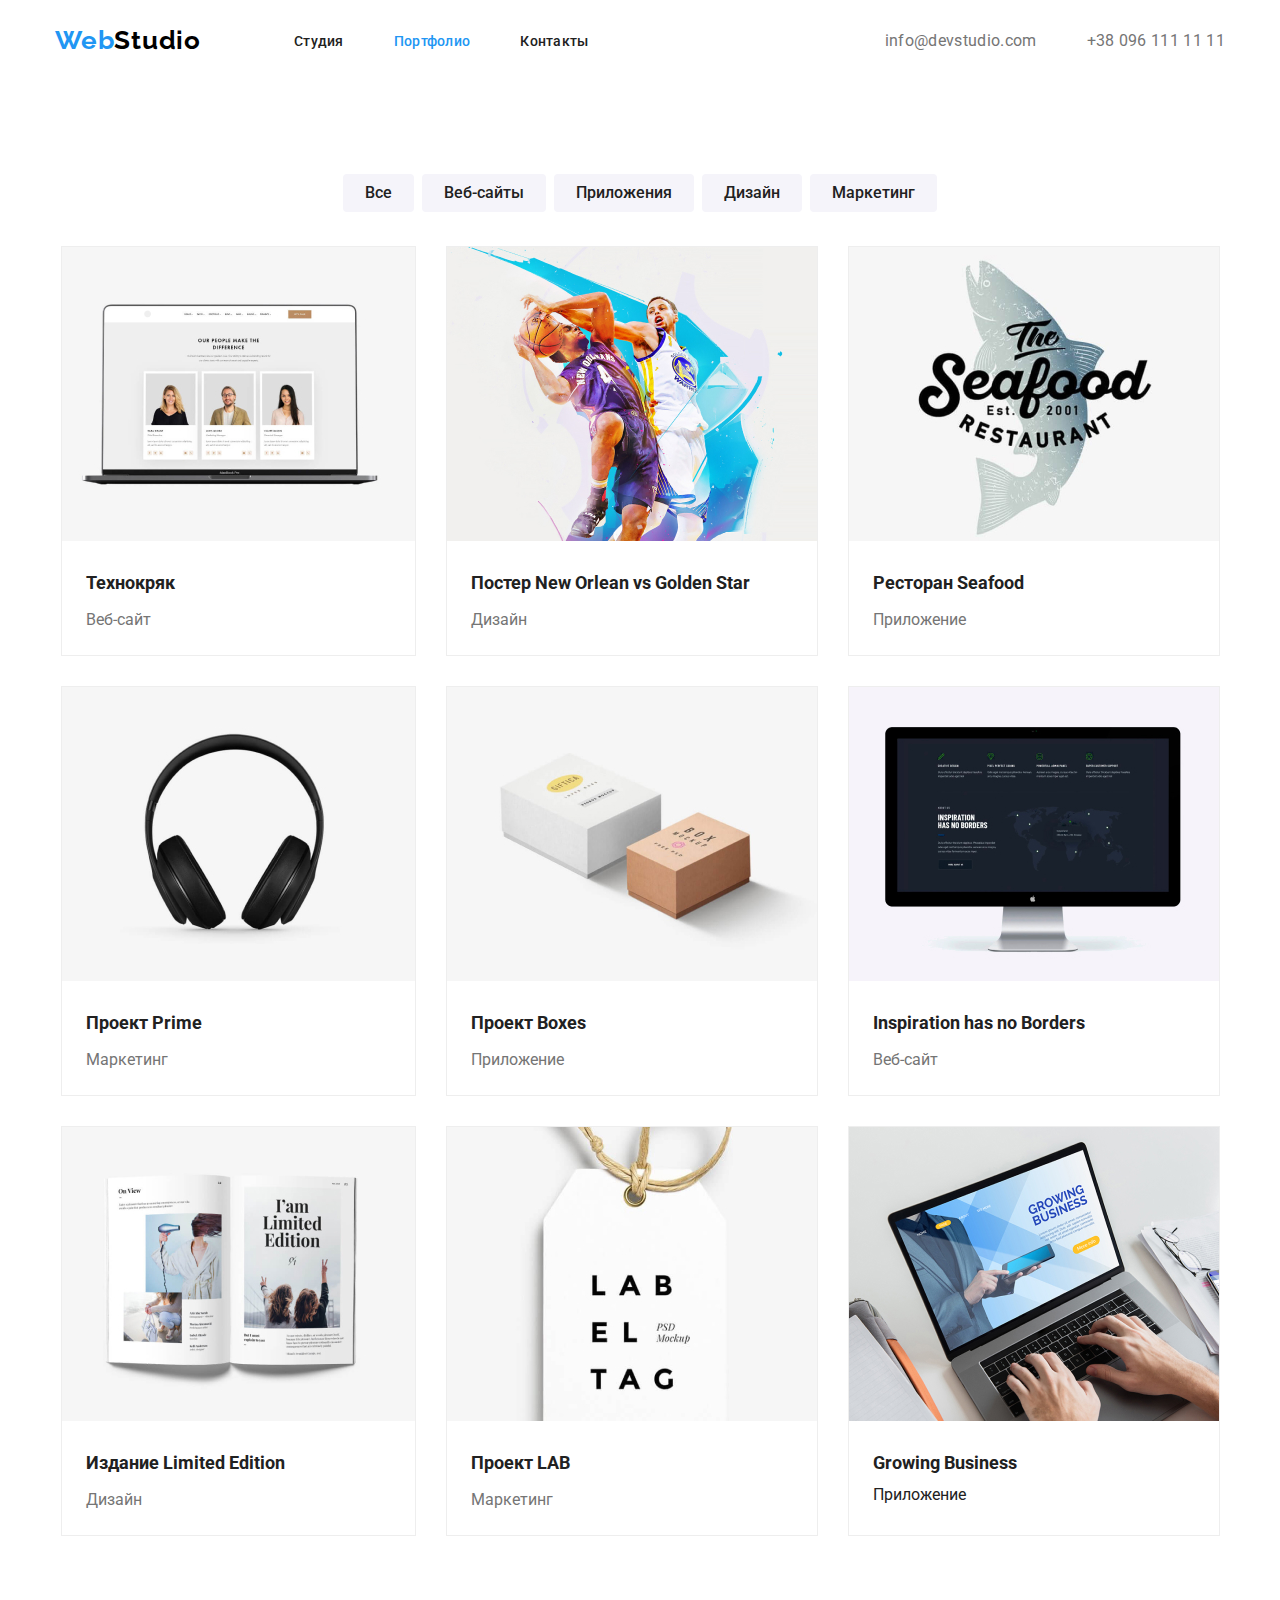
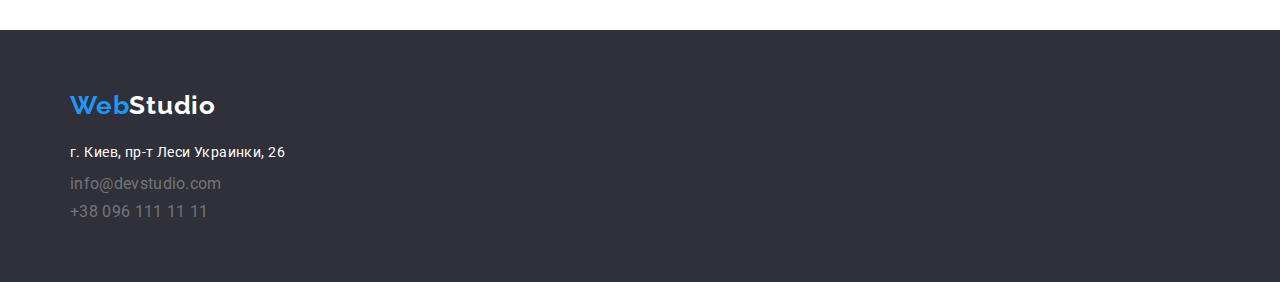
==== portfolio.html @ dac8b20b "hw3_webstudio_flexbox" ====
<!DOCTYPE html>
<html lang="ru">
  <head>
    <meta charset="UTF-8" />
    <meta name="viewport" content="width=device-width, initial-scale=1.0" />
    <title>Web Studio</title>
    <link rel="preconnect" href="https://fonts.gstatic.com" />
    <link
      href="https://fonts.googleapis.com/css2?family=Raleway:wght@700&family=Roboto:wght@400;500;700;900&display=swap"
      rel="stylesheet"
    />
    <link rel="stylesheet" href="css/modern-normalize.css" />
    <link rel="stylesheet" href="css/common.css" />
    <link rel="stylesheet" href="css/style.css" />
    <link rel="stylesheet" href="css/portfolio.css" />
  </head>
  <body>
    <div class="container">
      <header class="nav-list">
        <nav>
          <ul class="nav-list items">
            <li>
              <a href="index.html" class="font-logo"
                >Web<span class="logo-color-black">Studio</span></a
              >
            </li>
            <li>
              <a href="index.html" class="main-font-normal">Студия</a>
            </li>
            <li>
              <a href="portfolio.html" class="main-font-normal current"
                >Портфолио</a
              >
            </li>
            <li><a href="#" class="main-font-normal">Контакты</a></li>
          </ul>
        </nav>
        <ul class="nav-list contacts">
          <li>
            <a href="mailto:info@devstudio.com" class="contact-color"
              >info@devstudio.com</a
            >
          </li>
          <li>
            <a href="tel:+380961111111" class="contact-color"
              >+38 096 111 11 11</a
            >
          </li>
        </ul>
      </header>
      <main>
        <section>
          <h1 class="visually-hidden">Portfolio</h1>
          <ul class="flex-btn">
            <li><button class="button-style">Все</button></li>
            <li><button class="button-style">Веб-сайты</button></li>
            <li><button class="button-style">Приложения</button></li>
            <li><button class="button-style">Дизайн</button></li>
            <li><button class="button-style">Маркетинг</button></li>
          </ul>
          <ul class="container-portfolio">
            <li class="portfolio-text">
              <img src="images/portfolio-1.jpg" alt="Лаптоп с веб-сайтом" />
              <h2 class="portfolio-list-titles">Технокряк</h2>
              <p class="portfoliio-list-description">Веб-сайт</p>
            </li>
            <li class="portfolio-text">
              <img
                src="images/portfolio-2.jpg"
                alt="Постер с баскетболистами"
              />
              <h2 class="portfolio-list-titles">
                Постер New Orlean vs Golden Star
              </h2>
              <p class="portfoliio-list-description">Дизайн</p>
            </li>
            <li class="portfolio-text">
              <img
                src="images/portfolio-3.jpg"
                alt="Логотип риложения ресторана"
              />
              <h2 class="portfolio-list-titles">Ресторан Seafood</h2>
              <p class="portfoliio-list-description">Приложение</p>
            </li>
            <li class="portfolio-text">
              <img src="images/portfolio-4.jpg" alt="Наушники" />
              <h2 class="portfolio-list-titles">Проект Prime</h2>
              <p class="portfoliio-list-description">Маркетинг</p>
            </li>
            <li class="portfolio-text">
              <img src="images/portfolio-5.jpg" alt="Коробки" />
              <h2 class="portfolio-list-titles">Проект Boxes</h2>
              <p class="portfoliio-list-description">Приложение</p>
            </li>
            <li class="portfolio-text">
              <img src="images/portfolio-6.jpg" alt="Настольный ПК" />
              <h2 class="portfolio-list-titles">Inspiration has no Borders</h2>
              <p class="portfoliio-list-description">Веб-сайт</p>
            </li>
            <li class="portfolio-text">
              <img src="images/portfolio-7.jpg" alt="Книга" />
              <h2 class="portfolio-list-titles">Издание Limited Edition</h2>
              <p class="portfoliio-list-description">Дизайн</p>
            </li>
            <li class="portfolio-text">
              <img src="images/portfolio-8.jpg" alt="Этикетка" />
              <h2 class="portfolio-list-titles">Проект LAB</h2>
              <p class="portfoliio-list-description">Маркетинг</p>
            </li>
            <li class="portfolio-text">
              <img src="images/portfolio-9.jpg" alt="Лаптоп" />
              <h2 class="portfolio-list-titles">Growing Business</h2>
              <p class="portfoliio-list-descriptiont">Приложение</p>
            </li>
          </ul>
        </section>
      </main>
      <footer class="footer-background">
        <div class="container-footer">
          <a href="index.html" class="font-logo footer-title"
            >Web<span class="logo-color-white">Studio</span></a
          >
          <address>
            <p class="address-color">г. Киев, пр-т Леси Украинки, 26</p>
            <ul class="footer-contacts">
              <li>
                <a href="mailto:info@devstudio.com" class="contact-color"
                  >info@devstudio.com</a
                >
              </li>
              <li>
                <a href="tel:+380961111111" class="contact-color"
                  >+38 096 111 11 11</a
                >
              </li>
            </ul>
          </address>
        </div>
      </footer>
    </div>
  </body>
</html>
---- css/common.css ----
ul {
  list-style: none;
  margin: 0;
  padding: 0;
}

a {
  text-decoration: none;
  color: #fff;
  outline: none;
}

.visually-hidden {
  position: absolute;
  width: 1px;
  height: 1px;
  margin: -1px;
  border: 0;
  padding: 0;

  white-space: nowrap;
  clip-path: inset(100%);
  clip: rect(0 0 0 0);
  overflow: hidden;
}

body {
  font-family: 'Roboto', sans-serif;
  color: #212121;
}

:root {
  --logo-special-color: #2196f3;
  --special-grey-color: #757575;
  --bgc-hero-footer: #2f303a;
  /* --color-for-outline: #f00; */
}

/* HW nr. 3 */

.container {
  width: 1200px;
  margin: 0 auto;
  padding: 0 15px;
  outline: 1px solid var(--color-for-outline);
}

/* header position */

.nav-list {
  outline: 1px solid var(--color-for-outline);
  display: flex;
  flex-wrap: wrap;
  justify-content: space-between;
  align-items: center;
  min-height: 80px;
}

.nav-list.items li {
  margin-left: 50px;
}

.nav-list.items li:nth-last-child(3) {
  margin-left: 93px;
}

.nav-list.items li:nth-last-child(4) {
  margin-left: 0px;
}

.nav-list > .contacts > :last-child {
  margin-left: 50px;
}

/* footer position */

.footer-background {
  display: flex;
  flex-direction: column;
  min-height: 252px;
  background-color: var(--bgc-hero-footer);
  margin: 0px -200px;
  min-width: 1600px;
}

.address-color {
  font-size: 14px;
  line-height: 1.71;
  color: #fff;
  letter-spacing: 0.03em;
  outline: 1px solid var(--color-for-outline);
  margin-top: 20px;
  margin-bottom: 9px;
}

.font-logo.footer-title {
  outline: 1px solid var(--color-for-outline);
}

.footer-contacts li:not(:first-child) {
  outline: 1px solid var(--color-for-outline);
  margin-top: 9px;
}

.container-footer {
  margin-left: 200px;
  padding-left: 15px;
  padding-top: 60px;
  padding-bottom: 60px;
}

address {
  max-width: 231px;
  padding: 0;
  margin: 0;
}
---- css/style.css ----
.font-logo {
  font-family: 'Raleway', sans-serif;
  font-size: 26px;
  font-weight: 700;
  line-height: 1.19;
  letter-spacing: 0.03em;
  color: var(--logo-special-color);
}
.logo-color-black {
  color: #000;
}
.logo-color-white {
  color: #fff;
}
.main-font-normal {
  font-size: 14px;
  font-weight: 500;
  line-height: 1.14;
  letter-spacing: 0.02em;
  color: #212121;
}
.main-font-normal:hover,
.main-font-normal:focus {
  color: var(--logo-special-color);
  line-height: 16.41px;
}
.main-font-normal.current {
  color: var(--logo-special-color);
}
.contact-color {
  color: var(--special-grey-color);
  line-height: 16px;
  letter-spacing: 0.02em;
}
.contact-color:hover,
.contact-color:focus {
  color: var(--logo-special-color);
  line-height: 16.41px;
}
.hero-color {
  padding-top: 200px;
  padding-bottom: 200px;
  margin-left: -200px;
  margin-right: auto;
  text-align: center;
  color: #fff;
  font-weight: 700;
  font-size: 16px;
  line-height: 1.875;
  background-color: var(--bgc-hero-footer);
  min-height: 600px;
  min-width: 1600px;
}

h1 {
  font-weight: 900;
  font-size: 44px;
  line-height: 1.36;
  letter-spacing: 0.06em;
  text-transform: uppercase;
}
.order-a-service {
  align-items: center;
  text-align: center;
  letter-spacing: 0.06em;
  background-color: var(--logo-special-color);
  padding: 10px 32px;
  border: none;
  border-radius: 4px;
}

.our-advantages-title {
  font-weight: 700;
  font-size: 14px;
  line-height: 1.14;
  letter-spacing: 0.03em;
  text-transform: uppercase;
  margin: 0;
}
.our-advantages-text {
  font-size: 14px;
  line-height: 1.71;
  color: var(--special-grey-color);
  letter-spacing: 0.03em;
  margin-top: 10px;
  margin-bottom: 0;
  margin-left: 0;
  margin-right: 0;
  max-width: 270px;
  outline: 1px solid var(--color-for-outline);
}

.flex-container-what-we-do {
  display: flex;
  margin-top: 94px;
  /* margin-bottom: 94px; */
}

.flex-container-wwd {
  margin-left: 30px;
}

.what-we-do-and-team-title {
  font-weight: 700;
  font-size: 36px;
  line-height: 1.17;
  text-align: center;
  letter-spacing: 0.03em;
  padding-top: 94px;
  margin-top: 0;
  margin-bottom: 50px;
  outline: 1px solid var(--color-for-outline);
}

.what-we-do-list {
  display: flex;
  flex-flow: wrap;
  justify-content: center;
  /* margin-left: 30px; */
  margin-bottom: 94px;
  outline: 1px solid var(--color-for-outline);
}

.what-we-do-list li:not(:nth-child(1)) {
  margin-left: 30px;
  outline: 1px solid var(--color-for-outline);
}

.no-gap {
  display: block;
}

.background-color-team {
  background-color: #f5f4fa;
  margin: 0px -200px;
  min-width: 1600px;
}
.team-personal-name {
  font-weight: 500;
  line-height: 19px;
  letter-spacing: 0.03em;
  margin-top: 30px;
  margin-bottom: 0;
  outline: 1px solid var(--color-for-outline);
}
.team-personal-sub {
  line-height: 19px;
  letter-spacing: 0.03em;
  margin-top: 10px;
  margin-bottom: 30px;
  outline: 1px solid var(--color-for-outline);
}

/* HW nr. 3 */
.container-what-we-do {
  outline: 1px solid var(--color-for-outline);
}

.team-list {
  display: flex;
  flex-wrap: wrap;
  justify-content: center;
  padding-bottom: 94px;
}

.team-figures {
  margin-left: 30px;
}

.team-list li {
  background-color: #fff;
  text-align: center;
  box-shadow: 0px 1px 3px rgba(0, 0, 0, 0.12), 0px 1px 1px rgba(0, 0, 0, 0.14),
    0px 2px 1px rgba(0, 0, 0, 0.2);
  border-radius: 0px 0px 4px 4px;
}
---- css/portfolio.css ----
.button-style {
  font-family: inherit;
  font-size: 16px;
  font-weight: 500;
  line-height: 1.625;
  color: #212121;
  background-color: #f5f4fa;
  padding: 6px 22px;
  border: none;
  border-radius: 4px;
}
.button-style:hover,
.button-style:focus {
  font-family: inherit;
  color: #fff;
  background-color: var(--logo-special-color);
  line-height: 26px;
}
.portfolio-list-titles {
  font-weight: 700;
  font-size: 18px;
  line-height: 2;
  outline: 1px solid var(--color-for-outline);
}
.portfoliio-list-description {
  font-size: 16px;
  line-height: 1.875;
  color: var(--special-grey-color);
  outline: 1px solid var(--color-for-outline);
}

/* HW nr. 3 */

.flex-btn {
  display: flex;
  flex-wrap: wrap;
  justify-content: center;
  margin-top: 94px;
  margin-bottom: 34px;
}
.flex-btn li:not(:first-child) {
  margin-left: 8px;
  outline: 1px solid var(--color-for-outline);
}
.container-portfolio {
  display: flex;
  flex-wrap: wrap;
  justify-content: center;
  outline: 1px solid var(--color-for-outline);
  margin-bottom: 64px;
}

.container-portfolio li {
  border: 1px solid #eeeeee;
  box-sizing: border-box;
}

.container-portfolio li:not(:nth-child(3n + 1)) {
  margin-left: 30px;
  margin-bottom: 30px;
  outline: 1px solid var(--color-for-outline);
}

.container-portfolio li:nth-child(3n + 1) {
  margin-left: 0px;
  margin-bottom: 30px;
  outline: 1px solid var(--color-for-outline);
}

.portfolio-text h2 {
  margin-top: 20px;
  margin-bottom: 0;
  margin-left: 24px;
  margin-right: 24px;
}

.portfolio-text p {
  margin-top: 4px;
  margin-bottom: 20px;
  margin-left: 24px;
  margin-right: 24px;
}
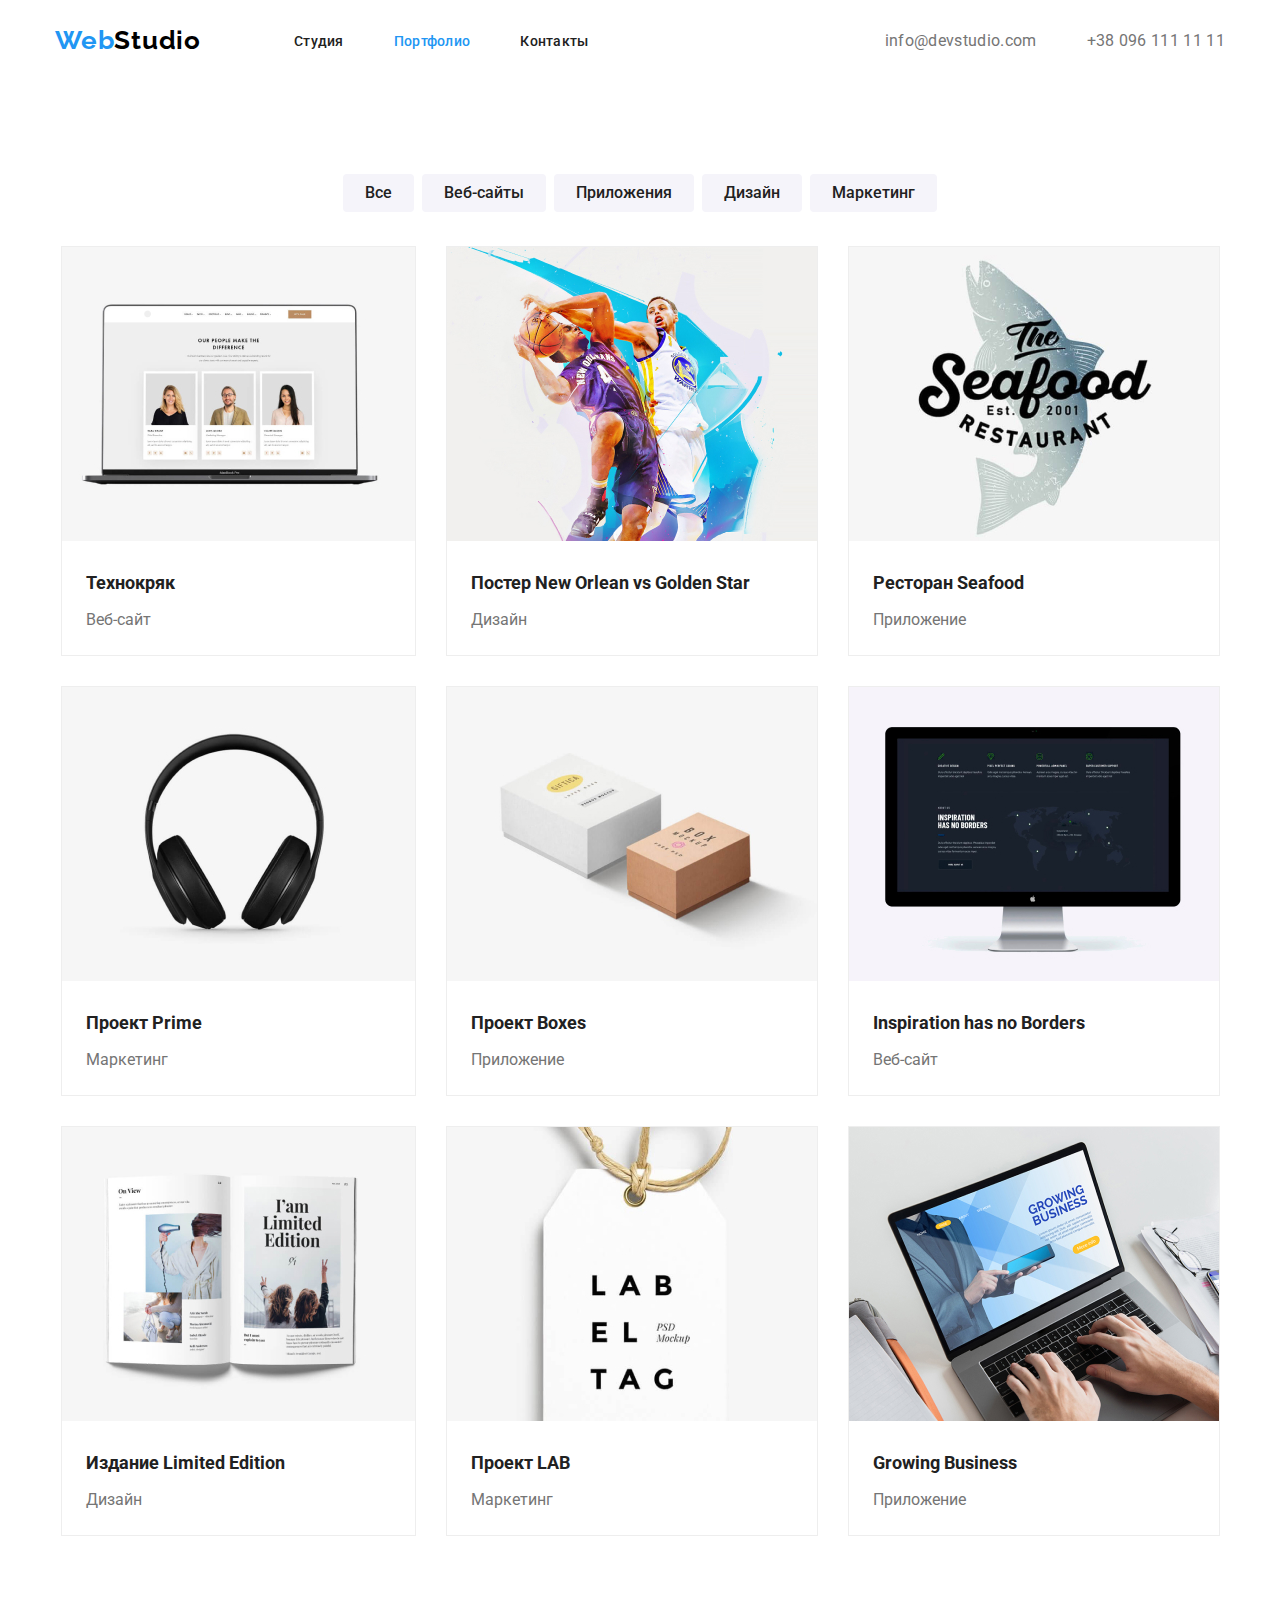
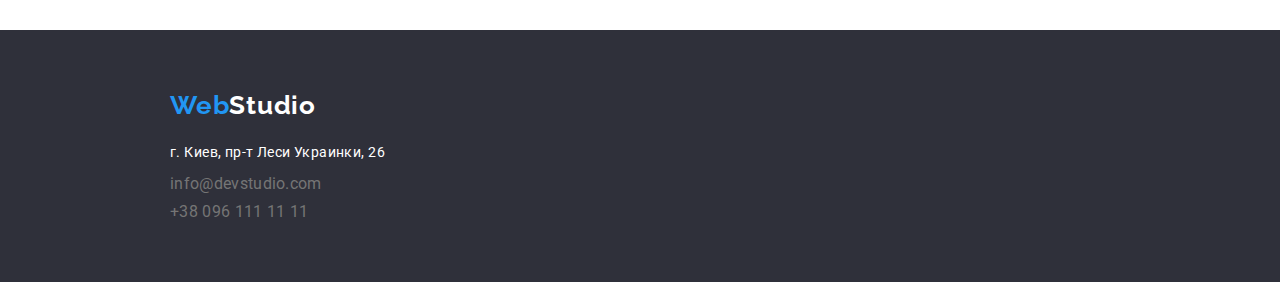
==== commit 9bfb6262: "updating due to the Menthors notes (horizontal scrolling deactivating)" ====
--- a/portfolio.html
+++ b/portfolio.html
@@ -110,7 +110,7 @@
             <li class="portfolio-text">
               <img src="images/portfolio-9.jpg" alt="Лаптоп" />
               <h2 class="portfolio-list-titles">Growing Business</h2>
-              <p class="portfoliio-list-descriptiont">Приложение</p>
+              <p class="portfoliio-list-description">Приложение</p>
             </li>
           </ul>
         </section>
--- a/css/common.css
+++ b/css/common.css
@@ -79,8 +79,8 @@
   flex-direction: column;
   min-height: 252px;
   background-color: var(--bgc-hero-footer);
-  margin: 0px -200px;
-  min-width: 1600px;
+  margin: 0px -100px;
+  /* min-width: 1600px; */
 }
 
 .address-color {
--- a/css/style.css
+++ b/css/style.css
@@ -49,7 +49,8 @@
   line-height: 1.875;
   background-color: var(--bgc-hero-footer);
   min-height: 600px;
-  min-width: 1600px;
+  margin: 0px -100px;
+  /* min-width: 1600px; */
 }
 
 h1 {
@@ -100,7 +101,21 @@
   margin-left: 30px;
 }
 
-.what-we-do-and-team-title {
+.what-we-do-title {
+  font-weight: 700;
+  font-size: 36px;
+  line-height: 1.17;
+  text-align: center;
+  letter-spacing: 0.03em;
+  padding-top: 94px;
+  margin-top: 0;
+  margin-bottom: 50px;
+  outline: 1px solid var(--color-for-outline);
+}
+
+.team-title {
+  width: 1170px;
+  margin-left: 200px;
   font-weight: 700;
   font-size: 36px;
   line-height: 1.17;
@@ -132,8 +147,8 @@
 
 .background-color-team {
   background-color: #f5f4fa;
-  margin: 0px -200px;
-  min-width: 1600px;
+  margin: 0px -100px;
+  /* min-width: 1600px; */
 }
 .team-personal-name {
   font-weight: 500;
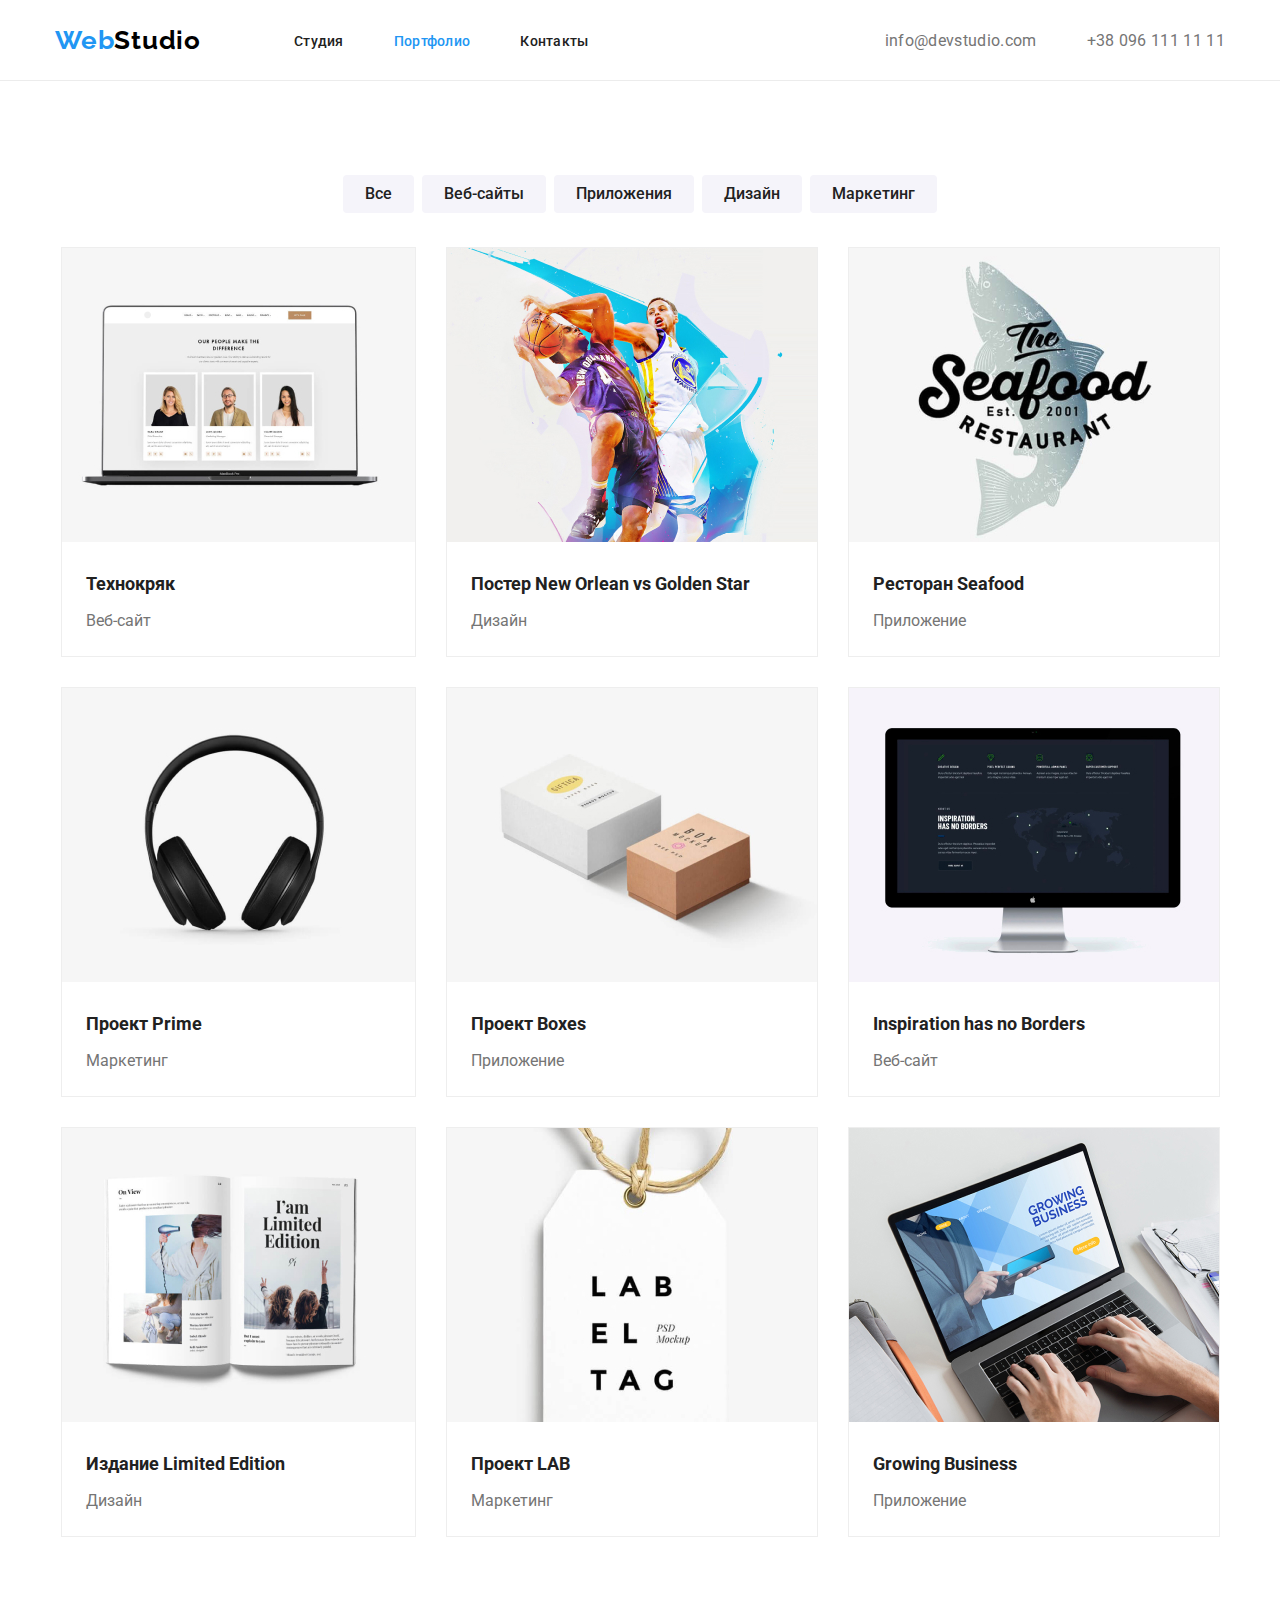
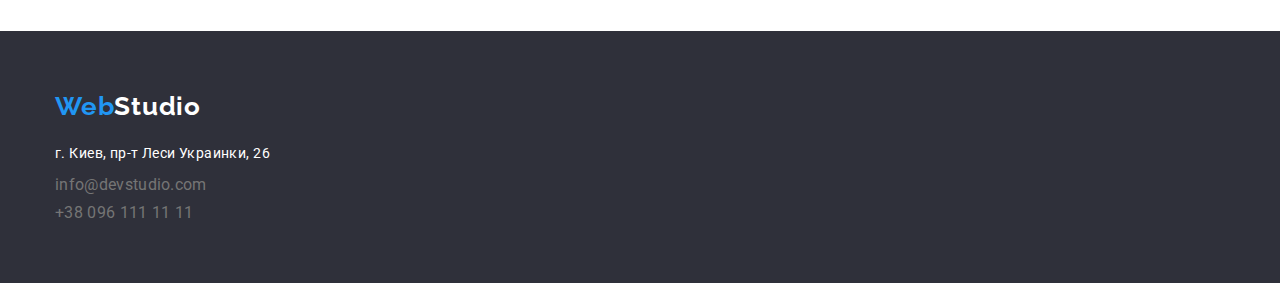
==== commit 32fefe60: "updating due to the Mentors notes (header-main-footer -> 3 div))" ====
--- a/portfolio.html
+++ b/portfolio.html
@@ -15,10 +15,10 @@
     <link rel="stylesheet" href="css/portfolio.css" />
   </head>
   <body>
-    <div class="container">
-      <header class="nav-list">
+    <header class="underline-header">
+      <div class="container container-header-nav-list">
         <nav>
-          <ul class="nav-list items">
+          <ul class="container-header-nav-list items">
             <li>
               <a href="index.html" class="font-logo"
                 >Web<span class="logo-color-black">Studio</span></a
@@ -35,7 +35,7 @@
             <li><a href="#" class="main-font-normal">Контакты</a></li>
           </ul>
         </nav>
-        <ul class="nav-list contacts">
+        <ul class="container-header-nav-list contacts">
           <li>
             <a href="mailto:info@devstudio.com" class="contact-color"
               >info@devstudio.com</a
@@ -47,8 +47,10 @@
             >
           </li>
         </ul>
-      </header>
-      <main>
+      </div>
+    </header>
+    <main>
+      <div class="container">
         <section>
           <h1 class="visually-hidden">Portfolio</h1>
           <ul class="flex-btn">
@@ -114,29 +116,29 @@
             </li>
           </ul>
         </section>
-      </main>
-      <footer class="footer-background">
-        <div class="container-footer">
-          <a href="index.html" class="font-logo footer-title"
-            >Web<span class="logo-color-white">Studio</span></a
-          >
-          <address>
-            <p class="address-color">г. Киев, пр-т Леси Украинки, 26</p>
-            <ul class="footer-contacts">
-              <li>
-                <a href="mailto:info@devstudio.com" class="contact-color"
-                  >info@devstudio.com</a
-                >
-              </li>
-              <li>
-                <a href="tel:+380961111111" class="contact-color"
-                  >+38 096 111 11 11</a
-                >
-              </li>
-            </ul>
-          </address>
-        </div>
-      </footer>
-    </div>
+      </div>
+    </main>
+    <footer class="footer-background">
+      <div class="container-footer">
+        <a href="index.html" class="font-logo footer-title"
+          >Web<span class="logo-color-white">Studio</span></a
+        >
+        <address>
+          <p class="address-color">г. Киев, пр-т Леси Украинки, 26</p>
+          <ul class="footer-contacts">
+            <li>
+              <a href="mailto:info@devstudio.com" class="contact-color"
+                >info@devstudio.com</a
+              >
+            </li>
+            <li>
+              <a href="tel:+380961111111" class="contact-color"
+                >+38 096 111 11 11</a
+              >
+            </li>
+          </ul>
+        </address>
+      </div>
+    </footer>
   </body>
 </html>
--- a/css/common.css
+++ b/css/common.css
@@ -47,7 +47,7 @@
 
 /* header position */
 
-.nav-list {
+.container-header-nav-list {
   outline: 1px solid var(--color-for-outline);
   display: flex;
   flex-wrap: wrap;
@@ -56,20 +56,27 @@
   min-height: 80px;
 }
 
-.nav-list.items li {
+.container-header-nav-list.items li {
   margin-left: 50px;
 }
 
-.nav-list.items li:nth-last-child(3) {
+.container-header-nav-list.items li:nth-last-child(3) {
   margin-left: 93px;
 }
 
-.nav-list.items li:nth-last-child(4) {
+.container-header-nav-list.items li:nth-last-child(4) {
   margin-left: 0px;
 }
 
-.nav-list > .contacts > :last-child {
+.container-header-nav-list > .contacts > :last-child {
   margin-left: 50px;
+}
+
+.underline-header {
+  border-bottom: 1px solid #ececec;
+  /* padding: 0 100px;
+  margin: 0px -100px;
+  min-width: auto; */
 }
 
 /* footer position */
@@ -79,8 +86,8 @@
   flex-direction: column;
   min-height: 252px;
   background-color: var(--bgc-hero-footer);
-  margin: 0px -100px;
-  /* min-width: 1600px; */
+  /* margin: 0px -100px;
+  min-width: auto; */
 }
 
 .address-color {
@@ -103,10 +110,11 @@
 }
 
 .container-footer {
-  margin-left: 200px;
-  padding-left: 15px;
   padding-top: 60px;
   padding-bottom: 60px;
+  width: 1200px;
+  padding-left: 15px;
+  margin: 0 auto;
 }
 
 address {
--- a/css/style.css
+++ b/css/style.css
@@ -40,8 +40,6 @@
 .hero-color {
   padding-top: 200px;
   padding-bottom: 200px;
-  margin-left: -200px;
-  margin-right: auto;
   text-align: center;
   color: #fff;
   font-weight: 700;
@@ -49,8 +47,8 @@
   line-height: 1.875;
   background-color: var(--bgc-hero-footer);
   min-height: 600px;
-  margin: 0px -100px;
-  /* min-width: 1600px; */
+  /* margin: 0px -200px;
+  min-width: auto; */
 }
 
 h1 {
@@ -115,7 +113,7 @@
 
 .team-title {
   width: 1170px;
-  margin-left: 200px;
+  margin: auto;
   font-weight: 700;
   font-size: 36px;
   line-height: 1.17;
@@ -147,8 +145,8 @@
 
 .background-color-team {
   background-color: #f5f4fa;
-  margin: 0px -100px;
-  /* min-width: 1600px; */
+  /* margin: 0px -200px;
+  min-width: auto; */
 }
 .team-personal-name {
   font-weight: 500;
